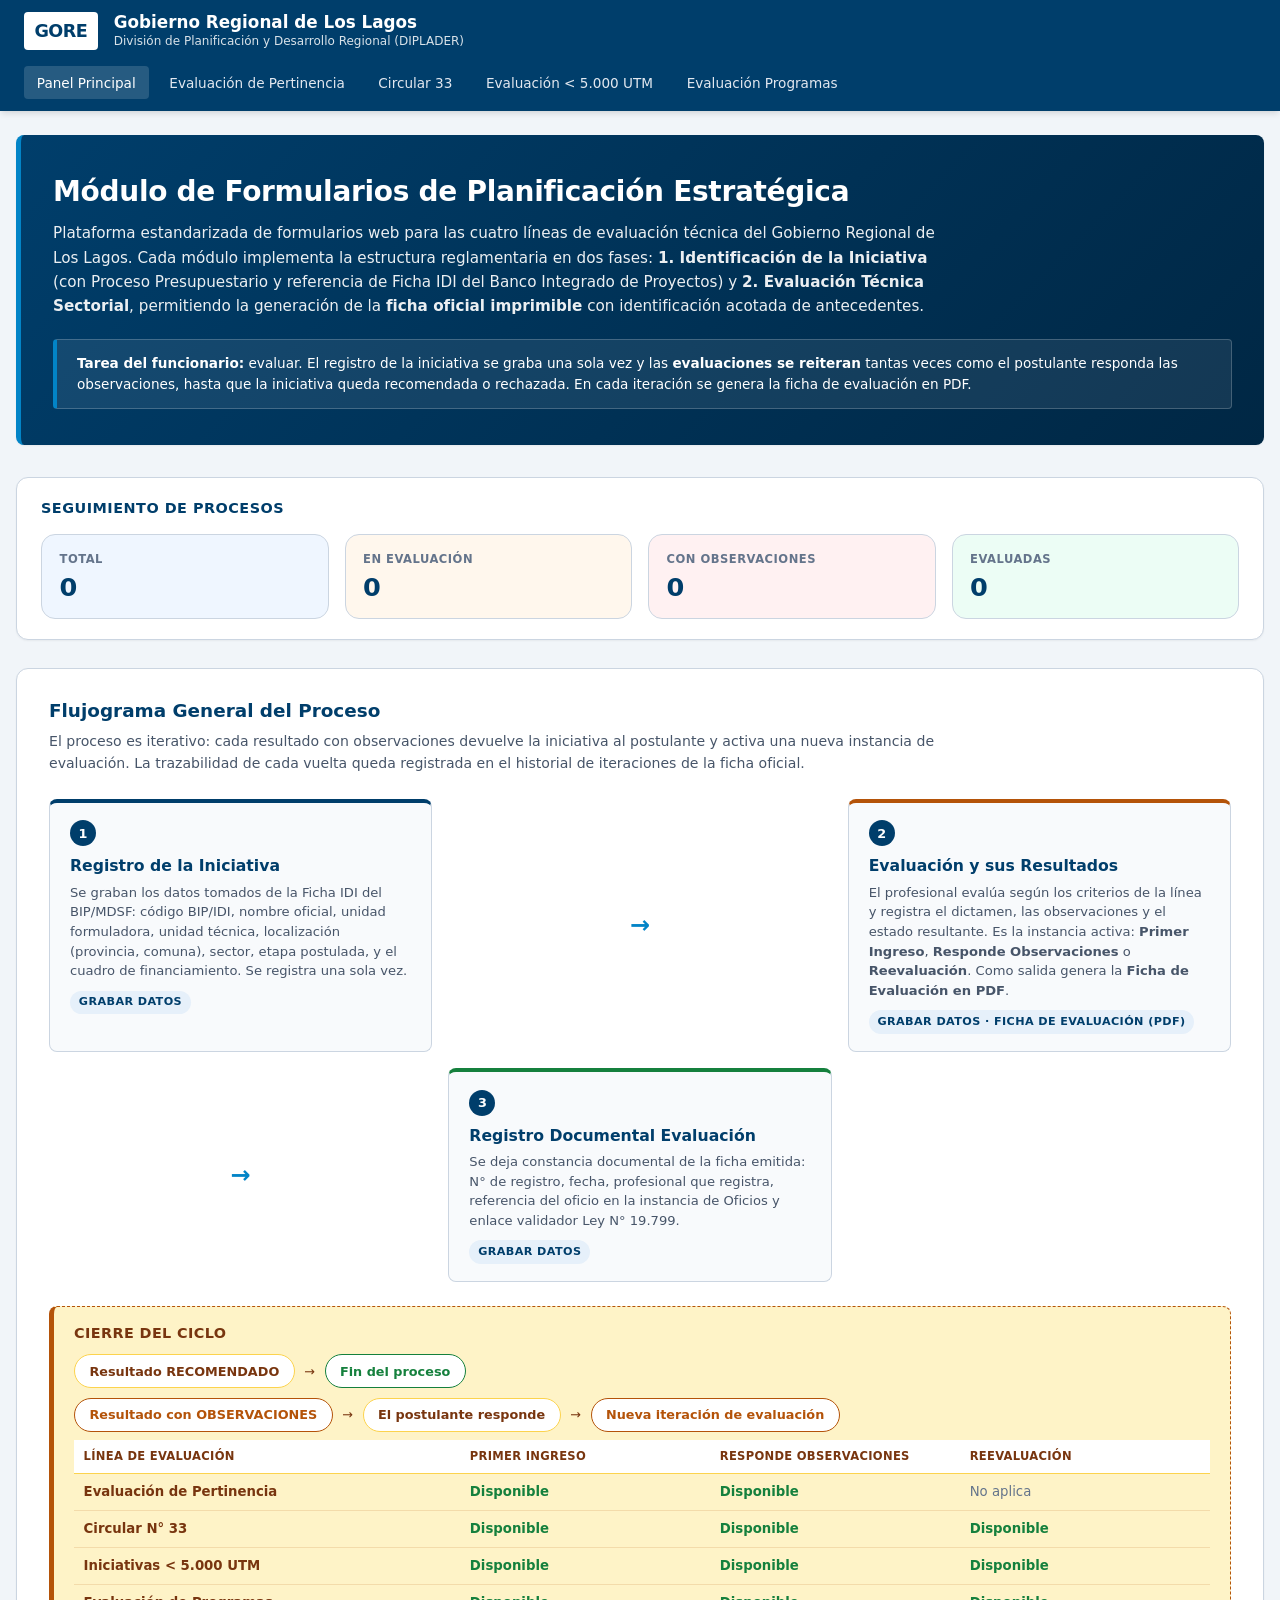
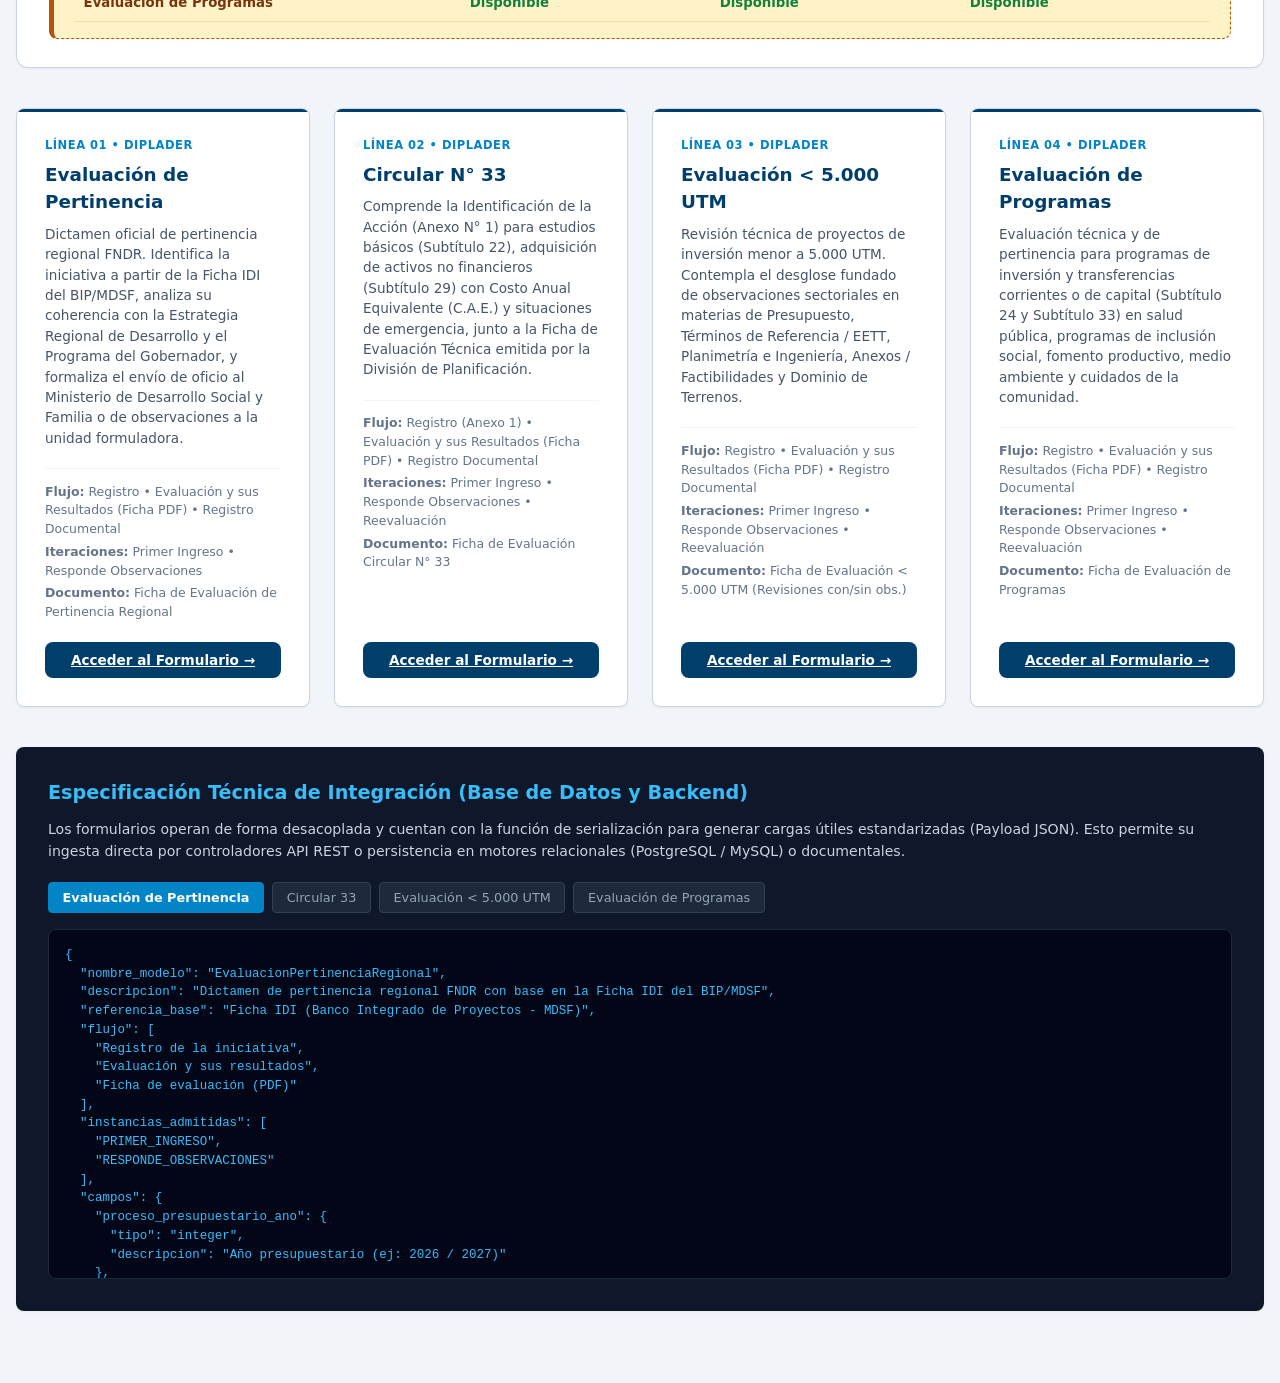
==== index.html @ 78fb7547 "primer commit" ====
﻿<!DOCTYPE html>
<html lang="es">
<head>
  <meta charset="UTF-8">
  <meta name="viewport" content="width=device-width, initial-scale=1.0">
  <title>Sistema de Formularios y Procesos - Planificación Estratégica | GORE Los Lagos</title>
  <link rel="stylesheet" href="css/styles.css">
  <style>
    .portal-hero {
      background: linear-gradient(135deg, #003e6b 0%, #002744 100%);
      color: #ffffff;
      border-radius: var(--radius-md);
      padding: 2.25rem 2rem;
      margin-bottom: 2rem;
      box-shadow: var(--shadow-sm);
      border-left: 5px solid var(--secondary);
    }
    .portal-hero h2 {
      font-size: 1.75rem;
      font-weight: 700;
      margin-bottom: 0.5rem;
      letter-spacing: -0.3px;
    }
    .portal-hero p {
      font-size: 0.95rem;
      opacity: 0.92;
      max-width: 900px;
      line-height: 1.6;
    }

    .info-callout-portal {
      background: rgba(255, 255, 255, 0.08);
      border: 1px solid rgba(255, 255, 255, 0.2);
      border-left: 4px solid var(--secondary);
      padding: 0.85rem 1.25rem;
      border-radius: var(--radius-sm);
      margin-top: 1.25rem;
      font-size: 0.85rem;
    }

    .status-dashboard-panel {
      background: var(--bg-card);
      border: 1px solid var(--border-color);
      border-radius: var(--radius-lg);
      padding: 1.25rem 1.5rem;
      margin-bottom: 1.75rem;
      box-shadow: var(--shadow-sm);
    }
    .status-dashboard-header {
      font-size: 0.9rem;
      font-weight: 700;
      color: var(--primary);
      text-transform: uppercase;
      letter-spacing: 0.5px;
      margin-bottom: 0.9rem;
    }
    .status-dashboard-grid {
      display: grid;
      grid-template-columns: repeat(auto-fit, minmax(180px, 1fr));
      gap: 1rem;
    }
    .status-card {
      border-radius: 14px;
      border: 1px solid var(--border-color);
      padding: 1rem 1.1rem;
      background: #f8fafc;
      display: flex;
      flex-direction: column;
      gap: 0.35rem;
    }
    .status-card strong {
      font-size: 1.6rem;
      line-height: 1.1;
      color: var(--primary);
    }
    .status-label {
      font-size: 0.72rem;
      text-transform: uppercase;
      letter-spacing: 0.5px;
      font-weight: 700;
      color: var(--text-subtle);
    }
    .status-card-info { background: #eff6ff; }
    .status-card-warning { background: #fff7ed; }
    .status-card-alert { background: #fff1f2; }
    .status-card-success { background: #ecfdf5; }

    .process-cards-grid {
      display: grid;
      grid-template-columns: repeat(auto-fit, minmax(280px, 1fr));
      gap: 1.5rem;
      margin-bottom: 2.5rem;
    }

    .process-card {
      background: var(--bg-card);
      border: 1px solid var(--border-color);
      border-radius: var(--radius-md);
      padding: 1.75rem;
      box-shadow: var(--shadow-sm);
      display: flex;
      flex-direction: column;
      justify-content: space-between;
      transition: all 0.2s ease;
      position: relative;
      overflow: hidden;
    }
    .process-card:hover {
      box-shadow: var(--shadow-md);
      border-color: var(--secondary);
    }
    .process-card::before {
      content: '';
      position: absolute;
      top: 0;
      left: 0;
      right: 0;
      height: 3px;
      background: var(--primary);
    }
    .card-code {
      font-size: 0.72rem;
      font-weight: 700;
      text-transform: uppercase;
      letter-spacing: 0.5px;
      color: var(--secondary);
      margin-bottom: 0.4rem;
    }
    .card-title {
      font-size: 1.15rem;
      font-weight: 700;
      color: var(--primary);
      margin-bottom: 0.5rem;
    }
    .card-desc {
      font-size: 0.85rem;
      color: var(--text-muted);
      line-height: 1.5;
      margin-bottom: 1.25rem;
      flex-grow: 1;
    }
    .card-meta {
      border-top: 1px solid #f1f5f9;
      padding-top: 0.85rem;
      margin-bottom: 1.25rem;
      font-size: 0.78rem;
      color: var(--text-subtle);
      display: flex;
      flex-direction: column;
      gap: 0.25rem;
    }

    .tech-guide-box {
      background: #0f172a;
      color: #f8fafc;
      border-radius: var(--radius-md);
      padding: 2rem;
      box-shadow: var(--shadow-sm);
    }
    .tech-guide-box h3 {
      color: #38bdf8;
      font-size: 1.2rem;
      margin-bottom: 0.75rem;
      font-weight: 700;
    }
    .schema-tabs {
      display: flex;
      gap: 0.5rem;
      margin-bottom: 1rem;
      flex-wrap: wrap;
    }
    .schema-tab-btn {
      background: #1e293b;
      color: #94a3b8;
      border: 1px solid #334155;
      padding: 0.45rem 0.85rem;
      border-radius: var(--radius-sm);
      font-size: 0.8rem;
      cursor: pointer;
      font-family: inherit;
    }
    .schema-tab-btn.active {
      background: #0284c7;
      color: #ffffff;
      border-color: #0284c7;
      font-weight: 600;
    }

    /* ------------------------------------------------------------------ */
    /* Flujograma General del Proceso de Evaluación                        */
    /* ------------------------------------------------------------------ */
    .flow-panel {
      background: var(--bg-card);
      border: 1px solid var(--border-color);
      border-radius: var(--radius-lg);
      padding: 1.75rem 2rem;
      margin-bottom: 2.5rem;
      box-shadow: var(--shadow-sm);
    }

    .flow-panel h3 {
      font-size: 1.15rem;
      color: var(--primary);
      font-weight: 700;
      margin-bottom: 0.35rem;
    }

    .flow-panel > p {
      font-size: 0.88rem;
      color: var(--text-muted);
      max-width: 950px;
      margin-bottom: 1.5rem;
      line-height: 1.6;
    }

    .flow-track {
      display: grid;
      grid-template-columns: repeat(3, 1fr);
      gap: 1rem;
      align-items: stretch;
    }

    @media (max-width: 900px) {
      .flow-track { grid-template-columns: 1fr; }
    }

    .flow-node {
      position: relative;
      background: #f8fafc;
      border: 1px solid var(--border-color);
      border-top: 4px solid var(--secondary);
      border-radius: var(--radius-md);
      padding: 1.1rem 1.25rem;
    }

    .flow-node.flow-registro { border-top-color: var(--primary); }
    .flow-node.flow-evaluacion { border-top-color: var(--warning); }
    .flow-node.flow-salida { border-top-color: var(--success); }

    .flow-node .flow-step {
      display: inline-flex;
      align-items: center;
      justify-content: center;
      width: 26px;
      height: 26px;
      border-radius: 50%;
      background: var(--primary);
      color: #ffffff;
      font-weight: 700;
      font-size: 0.8rem;
      margin-bottom: 0.5rem;
    }

    .flow-node h4 {
      font-size: 0.98rem;
      color: var(--primary);
      font-weight: 700;
      margin-bottom: 0.3rem;
    }

    .flow-node p {
      font-size: 0.82rem;
      color: var(--text-muted);
      line-height: 1.5;
    }

    .flow-node .flow-tag {
      display: inline-block;
      margin-top: 0.6rem;
      background: var(--primary-light);
      color: var(--primary);
      font-size: 0.7rem;
      font-weight: 700;
      text-transform: uppercase;
      letter-spacing: 0.4px;
      padding: 0.2rem 0.55rem;
      border-radius: 9999px;
    }

    .flow-arrow {
      display: flex;
      align-items: center;
      justify-content: center;
      font-size: 1.5rem;
      color: var(--border-focus);
      font-weight: 700;
    }

    @media (max-width: 900px) {
      .flow-arrow { transform: rotate(90deg); padding: 0.25rem 0; }
    }

    .flow-loop {
      margin-top: 1.5rem;
      border: 1px dashed var(--warning);
      border-left: 5px solid var(--warning);
      background: var(--warning-light);
      border-radius: var(--radius-md);
      padding: 1rem 1.25rem;
    }

    .flow-loop h4 {
      font-size: 0.9rem;
      color: #78350f;
      font-weight: 700;
      margin-bottom: 0.6rem;
      text-transform: uppercase;
      letter-spacing: 0.4px;
    }

    .flow-loop-track {
      display: flex;
      align-items: center;
      gap: 0.6rem;
      flex-wrap: wrap;
    }

    .flow-chip {
      background: #ffffff;
      border: 1px solid #fcd34d;
      border-radius: 20px;
      padding: 0.4rem 0.9rem;
      font-size: 0.8rem;
      font-weight: 700;
      color: #78350f;
    }

    .flow-chip.chip-observado { border-color: var(--warning); color: var(--warning); }
    .flow-chip.chip-final { border-color: var(--success); color: var(--success); }
    .flow-loop-note { font-size: 0.8rem; color: #78350f; }

    .flow-matrix {
      width: 100%;
      border-collapse: collapse;
      margin-top: 0.5rem;
      font-size: 0.83rem;
    }

    .flow-matrix th {
      text-align: left;
      background: #ffffff;
      color: #78350f;
      font-size: 0.72rem;
      text-transform: uppercase;
      letter-spacing: 0.3px;
      padding: 0.5rem 0.6rem;
      border-bottom: 1px solid #fcd34d;
    }

    .flow-matrix td {
      padding: 0.5rem 0.6rem;
      border-bottom: 1px solid rgba(180, 83, 9, 0.15);
      color: #78350f;
      font-weight: 600;
    }

    .flow-matrix td.yes { color: var(--success); }
    .flow-matrix td.no { color: var(--text-subtle); font-weight: 500; }
  </style>
</head>
<body>

  <!-- Barra Superior -->
  <header class="top-nav">
    <div class="top-nav-inner">
      <a href="index.html" class="brand-wrapper">
        <span class="brand-logo-badge">GORE</span>
        <div class="brand-info">
          <h1>Gobierno Regional de Los Lagos</h1>
          <p>División de Planificación y Desarrollo Regional (DIPLADER)</p>
        </div>
      </a>
      <nav class="nav-links">
        <a href="index.html" class="nav-link active">Panel Principal</a>
        <a href="pertinencia.html" class="nav-link">Evaluación de Pertinencia</a>
        <a href="circular-33.html" class="nav-link">Circular 33</a>
        <a href="evaluacion-5000-utm.html" class="nav-link">Evaluación &lt; 5.000 UTM</a>
        <a href="evaluacion-programas.html" class="nav-link">Evaluación Programas</a>
      </nav>
    </div>
  </header>

  <main class="main-container">
    
    <!-- Hero / Bienvenida -->
    <div class="portal-hero">
      <h2>Módulo de Formularios de Planificación Estratégica</h2>
      <p>
        Plataforma estandarizada de formularios web para las cuatro líneas de evaluación técnica del Gobierno Regional de Los Lagos.
        Cada módulo implementa la estructura reglamentaria en dos fases: <strong>1. Identificación de la Iniciativa</strong> (con Proceso Presupuestario y referencia de Ficha IDI del Banco Integrado de Proyectos) y <strong>2. Evaluación Técnica Sectorial</strong>, permitiendo la generación de la <strong>ficha oficial imprimible</strong> con identificación acotada de antecedentes.
      </p>
      <div class="info-callout-portal">
        <strong>Tarea del funcionario:</strong> evaluar. El registro de la iniciativa se graba una sola vez y las
        <strong>evaluaciones se reiteran</strong> tantas veces como el postulante responda las observaciones,
        hasta que la iniciativa queda recomendada o rechazada. En cada iteración se genera la ficha de evaluación en PDF.
      </div>
    </div>

    <div class="status-dashboard-panel">
      <div class="status-dashboard-header">Seguimiento de procesos</div>
      <div id="dashboardProcesos"></div>
    </div>

    <!-- Flujograma General del Proceso -->
    <div class="flow-panel">
      <h3>Flujograma General del Proceso</h3>
      <p>
        El proceso es iterativo: cada resultado con observaciones devuelve la iniciativa al postulante y activa una
        nueva instancia de evaluación. La trazabilidad de cada vuelta queda registrada en el historial de iteraciones
        de la ficha oficial.
      </p>

      <div class="flow-track">
        <div class="flow-node flow-registro">
          <span class="flow-step">1</span>
          <h4>Registro de la Iniciativa</h4>
          <p>
            Se graban los datos tomados de la Ficha IDI del BIP/MDSF: código BIP/IDI, nombre oficial,
            unidad formuladora, unidad técnica, localización (provincia, comuna), sector, etapa postulada,
            y el cuadro de financiamiento. Se registra una sola vez.
          </p>
          <span class="flow-tag">Grabar datos</span>
        </div>

        <div class="flow-arrow">&rarr;</div>

        <div class="flow-node flow-evaluacion">
          <span class="flow-step">2</span>
          <h4>Evaluación y sus Resultados</h4>
          <p>
            El profesional evalúa según los criterios de la línea y registra el dictamen, las observaciones y el estado
            resultante. Es la instancia activa: <strong>Primer Ingreso</strong>, <strong>Responde Observaciones</strong>
            o <strong>Reevaluación</strong>. Como salida genera la <strong>Ficha de Evaluación en PDF</strong>.
          </p>
          <span class="flow-tag">Grabar datos &middot; Ficha de Evaluación (PDF)</span>
        </div>

        <div class="flow-arrow">&rarr;</div>

        <div class="flow-node flow-salida">
          <span class="flow-step">3</span>
          <h4>Registro Documental Evaluación</h4>
          <p>
            Se deja constancia documental de la ficha emitida: N° de registro, fecha, profesional que registra,
            referencia del oficio en la instancia de Oficios y enlace validador Ley N° 19.799.
          </p>
          <span class="flow-tag">Grabar datos</span>
        </div>
      </div>

      <div class="flow-loop">
        <h4>Cierre del Ciclo</h4>
        <div class="flow-loop-track">
          <span class="flow-chip">Resultado RECOMENDADO</span>
          <span class="flow-loop-note">&rarr;</span>
          <span class="flow-chip chip-final">Fin del proceso</span>
        </div>
        <div class="flow-loop-track" style="margin-top: 0.6rem;">
          <span class="flow-chip chip-observado">Resultado con OBSERVACIONES</span>
          <span class="flow-loop-note">&rarr;</span>
          <span class="flow-chip">El postulante responde</span>
          <span class="flow-loop-note">&rarr;</span>
          <span class="flow-chip chip-observado">Nueva iteración de evaluación</span>
        </div>

        <table class="flow-matrix">
          <thead>
            <tr>
              <th style="width: 34%;">Línea de evaluación</th>
              <th style="width: 22%;">Primer Ingreso</th>
              <th style="width: 22%;">Responde Observaciones</th>
              <th style="width: 22%;">Reevaluación</th>
            </tr>
          </thead>
          <tbody>
            <tr>
              <td>Evaluación de Pertinencia</td>
              <td class="yes">Disponible</td>
              <td class="yes">Disponible</td>
              <td class="no">No aplica</td>
            </tr>
            <tr>
              <td>Circular N° 33</td>
              <td class="yes">Disponible</td>
              <td class="yes">Disponible</td>
              <td class="yes">Disponible</td>
            </tr>
            <tr>
              <td>Iniciativas &lt; 5.000 UTM</td>
              <td class="yes">Disponible</td>
              <td class="yes">Disponible</td>
              <td class="yes">Disponible</td>
            </tr>
            <tr>
              <td>Evaluación de Programas</td>
              <td class="yes">Disponible</td>
              <td class="yes">Disponible</td>
              <td class="yes">Disponible</td>
            </tr>
          </tbody>
        </table>
      </div>
    </div>

    <!-- Tarjetas de Procesos -->
    <div class="process-cards-grid">

      <!-- Tarjeta 1: Pertinencia -->
      <div class="process-card">
        <div>
          <div class="card-code">Línea 01 &bull; DIPLADER</div>
          <h3 class="card-title">Evaluación de Pertinencia</h3>
          <p class="card-desc">
            Dictamen oficial de pertinencia regional FNDR. Identifica la iniciativa a partir de la Ficha IDI del BIP/MDSF, analiza su coherencia con la Estrategia Regional de Desarrollo y el Programa del Gobernador, y formaliza el envío de oficio al Ministerio de Desarrollo Social y Familia o de observaciones a la unidad formuladora.
          </p>
          <div class="card-meta">
            <span><strong>Flujo:</strong> Registro &bull; Evaluación y sus Resultados (Ficha PDF) &bull; Registro Documental</span>
            <span><strong>Iteraciones:</strong> Primer Ingreso &bull; Responde Observaciones</span>
            <span><strong>Documento:</strong> Ficha de Evaluación de Pertinencia Regional</span>
          </div>
        </div>
        <a href="pertinencia.html" class="btn btn-primary" style="width: 100%;">Acceder al Formulario &rarr;</a>
      </div>

      <!-- Tarjeta 2: Circular 33 -->
      <div class="process-card">
        <div>
          <div class="card-code">Línea 02 &bull; DIPLADER</div>
          <h3 class="card-title">Circular N° 33</h3>
          <p class="card-desc">
            Comprende la Identificación de la Acción (Anexo N° 1) para estudios básicos (Subtítulo 22), adquisición de activos no financieros (Subtítulo 29) con Costo Anual Equivalente (C.A.E.) y situaciones de emergencia, junto a la Ficha de Evaluación Técnica emitida por la División de Planificación.
          </p>
          <div class="card-meta">
            <span><strong>Flujo:</strong> Registro (Anexo 1) &bull; Evaluación y sus Resultados (Ficha PDF) &bull; Registro Documental</span>
            <span><strong>Iteraciones:</strong> Primer Ingreso &bull; Responde Observaciones &bull; Reevaluación</span>
            <span><strong>Documento:</strong> Ficha de Evaluación Circular N° 33</span>
          </div>
        </div>
        <a href="circular-33.html" class="btn btn-primary" style="width: 100%;">Acceder al Formulario &rarr;</a>
      </div>

      <!-- Tarjeta 3: Menores a 5.000 UTM -->
      <div class="process-card">
        <div>
          <div class="card-code">Línea 03 &bull; DIPLADER</div>
          <h3 class="card-title">Evaluación &lt; 5.000 UTM</h3>
          <p class="card-desc">
            Revisión técnica de proyectos de inversión menor a 5.000 UTM. Contempla el desglose fundado de observaciones sectoriales en materias de Presupuesto, Términos de Referencia / EETT, Planimetría e Ingeniería, Anexos / Factibilidades y Dominio de Terrenos.
          </p>
          <div class="card-meta">
            <span><strong>Flujo:</strong> Registro &bull; Evaluación y sus Resultados (Ficha PDF) &bull; Registro Documental</span>
            <span><strong>Iteraciones:</strong> Primer Ingreso &bull; Responde Observaciones &bull; Reevaluación</span>
            <span><strong>Documento:</strong> Ficha de Evaluación &lt; 5.000 UTM (Revisiones con/sin obs.)</span>
          </div>
        </div>
        <a href="evaluacion-5000-utm.html" class="btn btn-primary" style="width: 100%;">Acceder al Formulario &rarr;</a>
      </div>

      <!-- Tarjeta 4: Programas -->
      <div class="process-card">
        <div>
          <div class="card-code">Línea 04 &bull; DIPLADER</div>
          <h3 class="card-title">Evaluación de Programas</h3>
          <p class="card-desc">
            Evaluación técnica y de pertinencia para programas de inversión y transferencias corrientes o de capital (Subtítulo 24 y Subtítulo 33) en salud pública, programas de inclusión social, fomento productivo, medio ambiente y cuidados de la comunidad.
          </p>
          <div class="card-meta">
            <span><strong>Flujo:</strong> Registro &bull; Evaluación y sus Resultados (Ficha PDF) &bull; Registro Documental</span>
            <span><strong>Iteraciones:</strong> Primer Ingreso &bull; Responde Observaciones &bull; Reevaluación</span>
            <span><strong>Documento:</strong> Ficha de Evaluación de Programas</span>
          </div>
        </div>
        <a href="evaluacion-programas.html" class="btn btn-primary" style="width: 100%;">Acceder al Formulario &rarr;</a>
      </div>

    </div>

    <!-- Guía Técnica para el Equipo de Backend y Base de Datos -->
    <div class="tech-guide-box">
      <h3>Especificación Técnica de Integración (Base de Datos y Backend)</h3>
      <p style="color: #cbd5e1; font-size: 0.88rem; margin-bottom: 1.25rem; line-height: 1.5;">
        Los formularios operan de forma desacoplada y cuentan con la función de serialización para generar cargas útiles estandarizadas (Payload JSON). Esto permite su ingesta directa por controladores API REST o persistencia en motores relacionales (PostgreSQL / MySQL) o documentales.
      </p>

      <div class="schema-tabs">
        <button type="button" class="schema-tab-btn active" onclick="mostrarEsquema('pertinencia', this)">Evaluación de Pertinencia</button>
        <button type="button" class="schema-tab-btn" onclick="mostrarEsquema('circular33', this)">Circular 33</button>
        <button type="button" class="schema-tab-btn" onclick="mostrarEsquema('evaluacion5000Utm', this)">Evaluación &lt; 5.000 UTM</button>
        <button type="button" class="schema-tab-btn" onclick="mostrarEsquema('evaluacionProgramas', this)">Evaluación de Programas</button>
      </div>

      <pre id="schemaCodeViewer" class="json-viewer" style="background:#020617; border: 1px solid #1e293b; max-height: 350px;"></pre>
    </div>

  </main>

  <script src="js/schemas.js"></script>
  <script src="js/app.js"></script>
  <script>
    function mostrarEsquema(modeloKey, btn) {
      document.querySelectorAll('.schema-tab-btn').forEach(b => b.classList.remove('active'));
      btn.classList.add('active');
      const schema = window.AppSchemas[modeloKey];
      document.getElementById('schemaCodeViewer').textContent = JSON.stringify(schema, null, 2);
    }

    document.addEventListener('DOMContentLoaded', () => {
      document.getElementById('schemaCodeViewer').textContent = JSON.stringify(window.AppSchemas.pertinencia, null, 2);
    });
  </script>
</body>
</html>
---- css/styles.css ----
/* ==========================================================================
   FORMULARIOS DE PROCESOS - PLANIFICACIÓN ESTRATÉGICA (GORE LOS LAGOS)
   Estilos Corporativos e Interfaz de Formularios HTML5
   ========================================================================== */

:root {
  --primary: #003e6b;
  --primary-hover: #002d4f;
  --primary-light: #e6f0fa;
  --secondary: #0284c7;
  --accent: #0284c7;
  --success: #15803d;
  --success-light: #dcfce7;
  --warning: #b45309;
  --warning-light: #fef3c7;
  --danger: #b91c1c;
  --danger-light: #fee2e2;
  --info: #0369a1;
  --info-light: #e0f2fe;

  --bg-page: #f1f5f9;
  --bg-card: #ffffff;
  --bg-input: #ffffff;
  --border-color: #cbd5e1;
  --border-focus: #0284c7;

  --text-main: #0f172a;
  --text-muted: #475569;
  --text-subtle: #64748b;

  --font-sans: 'Segoe UI', system-ui, -apple-system, BlinkMacSystemFont, Roboto, sans-serif;
  --font-mono: 'Consolas', 'Courier New', monospace;

  --radius-sm: 4px;
  --radius-md: 8px;
  --radius-lg: 12px;
  --shadow-sm: 0 1px 2px 0 rgba(0, 0, 0, 0.05);
  --shadow-md: 0 4px 6px -1px rgba(0, 0, 0, 0.1), 0 2px 4px -2px rgba(0, 0, 0, 0.05);
  --shadow-lg: 0 10px 15px -3px rgba(0, 0, 0, 0.1), 0 4px 6px -4px rgba(0, 0, 0, 0.05);
}

/* ------------------------------------------------------------------ */
/* Selector de Instancia de Evaluación                                  */
/* ------------------------------------------------------------------ */
.instancia-selector {
  background: #f0f9ff;
  border: 1px solid #bae6fd;
  border-left: 5px solid var(--secondary);
  border-radius: var(--radius-md);
  padding: 0.9rem 1.25rem;
  margin-bottom: 1rem;
  display: flex;
  align-items: center;
  gap: 1.25rem;
  flex-wrap: wrap;
  box-shadow: var(--shadow-sm);
}

.instancia-selector-label {
  font-size: 0.82rem;
  font-weight: 700;
  color: var(--primary);
  text-transform: uppercase;
  letter-spacing: 0.4px;
  white-space: nowrap;
}

.instancia-options {
  display: flex;
  gap: 0.5rem;
  flex-wrap: wrap;
}

.instancia-option {
  display: flex;
  align-items: center;
  gap: 0.4rem;
  padding: 0.45rem 1rem;
  border: 1.5px solid #cbd5e1;
  border-radius: 20px;
  cursor: pointer;
  font-size: 0.82rem;
  font-weight: 500;
  color: var(--text-muted);
  background: #ffffff;
  transition: all 0.2s ease;
  user-select: none;
}

.instancia-option:has(input:checked) {
  background: var(--primary);
  color: #ffffff;
  border-color: var(--primary);
  font-weight: 700;
  box-shadow: 0 2px 6px rgba(0,62,107,0.25);
}

.instancia-option input[type="radio"] {
  display: none;
}

/* Descripción de la instancia activa y acción de avance */
.instancia-selector-help {
  font-size: 0.8rem;
  color: var(--text-muted);
  padding: 0.3rem 0.65rem;
  background: #ffffff;
  border: 1px dashed #bae6fd;
  border-radius: var(--radius-sm);
}

.instancia-selector-help strong {
  color: var(--primary);
}

.instancia-next-btn {
  margin-left: auto;
}

/* Bloques propios de una iteración (respuesta / reevaluación) */
.bloque-iteracion {
  border-left: 5px solid var(--warning);
}

.bloque-iteracion .section-header h3 {
  color: var(--warning);
}

/* Etiqueta de instancia en la ficha imprimible */
.instancia-print-tag {
  display: inline-block;
  background: #0f2942;
  color: #ffffff;
  font-size: 0.72rem;
  font-weight: 700;
  text-transform: uppercase;
  letter-spacing: 0.5px;
  padding: 0.2rem 0.75rem;
  border-radius: 20px;
  margin-top: 0.4rem;
}

.instancia-print-tag.iteracion-tag {
  background: var(--secondary);
  margin-left: 0.35rem;
}

/* Fila de la iteración en curso dentro del historial impreso */
.fila-iteracion-actual td {
  background-color: #e0f2fe;
  font-weight: 700;
  color: #0f2942;
}

/* Pestañas de Proceso (1. Identificación | 2. Evaluación) */
.process-step-tabs {
  display: flex;
  gap: 0.5rem;
  margin-bottom: 1.5rem;
  background: var(--bg-card);
  padding: 0.5rem;
  border-radius: var(--radius-md);
  border: 1px solid var(--border-color);
  box-shadow: var(--shadow-sm);
}

.step-tab-btn {
  flex: 1;
  display: flex;
  align-items: center;
  justify-content: center;
  gap: 0.6rem;
  padding: 0.75rem 1rem;
  background: transparent;
  border: 1px solid transparent;
  border-radius: var(--radius-md);
  color: var(--text-muted);
  font-weight: 600;
  font-size: 0.9rem;
  cursor: pointer;
  transition: all 0.2s ease;
}

.step-tab-btn:hover {
  background: #f8fafc;
  color: var(--primary);
}

.step-tab-btn.active {
  background: var(--primary);
  color: #ffffff;
  border-color: var(--primary);
}

.step-tab-number {
  display: inline-flex;
  align-items: center;
  justify-content: center;
  width: 22px;
  height: 22px;
  border-radius: 50%;
  background: rgba(0,0,0,0.08);
  font-size: 0.75rem;
  font-weight: 700;
}

.step-tab-btn.active .step-tab-number {
  background: rgba(255,255,255,0.25);
  color: #ffffff;
}

/* Ficha Oficial Imprimible (GORE Los Lagos) */
.official-sheet {
  background: #ffffff;
  color: #111827;
  padding: 2rem;
  border-radius: var(--radius-md);
  border: 1px solid var(--border-color);
  margin-bottom: 2rem;
  box-shadow: var(--shadow-md);
  font-size: 0.85rem;
  line-height: 1.4;
}

.official-header {
  border-bottom: 2px solid #0f2942;
  padding-bottom: 0.75rem;
  margin-bottom: 1.25rem;
  text-align: center;
}

.official-header .org-name {
  font-size: 0.82rem;
  text-transform: uppercase;
  letter-spacing: 0.5px;
  font-weight: 700;
  color: #475569;
}

.official-header .sheet-main-title {
  font-size: 1.25rem;
  font-weight: 800;
  color: #0f2942;
  margin: 0.25rem 0;
  letter-spacing: -0.3px;
}

.official-header .budget-process-tag {
  font-size: 0.95rem;
  font-weight: 700;
  color: #0284c7;
}

.sheet-section-title {
  background: #f1f5f9;
  color: #0f2942;
  font-weight: 700;
  font-size: 0.82rem;
  text-transform: uppercase;
  padding: 0.35rem 0.6rem;
  border-left: 4px solid #0f2942;
  margin: 1rem 0 0.5rem;
  letter-spacing: 0.3px;
}

.sheet-summary-grid {
  display: grid;
  grid-template-columns: repeat(12, 1fr);
  border: 1px solid #cbd5e1;
  border-radius: var(--radius-sm);
  overflow: hidden;
  margin-bottom: 0.75rem;
}

.sheet-summary-cell {
  padding: 0.45rem 0.6rem;
  border-right: 1px solid #e2e8f0;
  border-bottom: 1px solid #e2e8f0;
  display: flex;
  flex-direction: column;
}

.sheet-summary-cell:last-child {
  border-right: none;
}

.sheet-summary-cell .label {
  font-size: 0.68rem;
  font-weight: 700;
  text-transform: uppercase;
  color: #64748b;
  margin-bottom: 0.15rem;
}

.sheet-summary-cell .val {
  font-size: 0.82rem;
  font-weight: 600;
  color: #0f172a;
}

.sheet-box-text {
  border: 1px solid #cbd5e1;
  border-radius: var(--radius-sm);
  padding: 0.6rem 0.75rem;
  font-size: 0.8rem;
  background: #ffffff;
  color: #1e293b;
  white-space: pre-wrap;
  margin-bottom: 0.75rem;
}

.sheet-signatures-box {
  display: grid;
  grid-template-columns: 1fr 1fr;
  gap: 1.5rem;
  margin-top: 2rem;
  padding-top: 1rem;
  border-top: 1px solid #cbd5e1;
}

.sheet-signature-col {
  text-align: center;
  display: flex;
  flex-direction: column;
  align-items: center;
  gap: 0.25rem;
}

.signature-line {
  width: 80%;
  height: 1px;
  background: #475569;
  margin-bottom: 0.5rem;
}

.signature-name {
  font-weight: 700;
  font-size: 0.82rem;
  color: #0f172a;
}

.signature-title {
  font-size: 0.72rem;
  color: #64748b;
}

.signature-docdigital-badge {
  font-size: 0.68rem;
  background: #f1f5f9;
  color: #0369a1;
  padding: 0.25rem 0.5rem;
  border-radius: var(--radius-sm);
  margin-top: 0.35rem;
  font-family: var(--font-mono);
}

/* Resultado del ciclo mostrado al cerrar el Registro Documental */
.cierre-ciclo-box {
  margin-top: 1rem;
  padding: 0.75rem 1rem;
  border-radius: var(--radius-md);
  background: #f8fafc;
  border: 1px solid var(--border-color);
  border-left: 5px solid var(--success);
  font-size: 0.85rem;
  color: var(--text-main);
}

/* Nota al pie de la ficha oficial: firmas y oficios se gestionan aparte */
.sheet-footer-note {
  margin-top: 1.25rem;
  padding-top: 0.6rem;
  border-top: 1px solid #cbd5e1;
  font-size: 0.68rem;
  color: #64748b;
  font-style: italic;
  text-align: center;
}

*, *::before, *::after {
  box-sizing: border-box;
  margin: 0;
  padding: 0;
}

body {
  font-family: var(--font-sans);
  background-color: var(--bg-page);
  color: var(--text-main);
  line-height: 1.5;
  font-size: 14px;
  -webkit-font-smoothing: antialiased;
}

/* Header & Barra Superior */
.top-nav {
  background: var(--primary);
  color: #ffffff;
  padding: 0.75rem 1.5rem;
  box-shadow: var(--shadow-md);
  position: sticky;
  top: 0;
  z-index: 100;
}

.top-nav-inner {
  max-width: 1280px;
  margin: 0 auto;
  display: flex;
  align-items: center;
  justify-content: space-between;
  flex-wrap: wrap;
  gap: 1rem;
}

.brand-wrapper {
  display: flex;
  align-items: center;
  gap: 1rem;
  text-decoration: none;
  color: #ffffff;
}

.brand-logo-badge {
  background: #ffffff;
  color: var(--primary);
  font-weight: 800;
  font-size: 1.1rem;
  padding: 0.35rem 0.65rem;
  border-radius: var(--radius-sm);
  letter-spacing: -0.5px;
}

.brand-info h1 {
  font-size: 1.05rem;
  font-weight: 700;
  line-height: 1.2;
}

.brand-info p {
  font-size: 0.75rem;
  opacity: 0.85;
}

.nav-links {
  display: flex;
  align-items: center;
  gap: 0.5rem;
  flex-wrap: wrap;
}

.nav-link {
  color: #e2e8f0;
  text-decoration: none;
  padding: 0.4rem 0.8rem;
  border-radius: var(--radius-sm);
  font-size: 0.85rem;
  font-weight: 500;
  transition: all 0.2s ease;
}

.nav-link:hover, .nav-link.active {
  background: rgba(255, 255, 255, 0.15);
  color: #ffffff;
}

/* Contenedor Principal */
.main-container {
  max-width: 1280px;
  margin: 1.5rem auto;
  padding: 0 1rem 3rem;
}

/* Banner de Cabecera del Formulario */
.form-header-card {
  background: linear-gradient(180deg, #ffffff 0%, #f8fbff 100%);
  border: 1px solid rgba(148, 163, 184, 0.45);
  border-radius: 16px;
  padding: 1.75rem 2rem;
  margin-bottom: 1.5rem;
  box-shadow: 0 8px 24px rgba(15, 23, 42, 0.06);
  border-top: 5px solid var(--secondary);
  display: flex;
  justify-content: space-between;
  align-items: flex-start;
  flex-wrap: wrap;
  gap: 1rem;
}

.form-header-title {
  flex: 1;
  min-width: 280px;
}

.form-category-pill {
  display: inline-block;
  background: var(--primary-light);
  color: var(--primary);
  font-weight: 600;
  font-size: 0.75rem;
  text-transform: uppercase;
  letter-spacing: 0.5px;
  padding: 0.25rem 0.6rem;
  border-radius: 9999px;
  margin-bottom: 0.5rem;
}

.form-header-title h2 {
  font-size: 1.5rem;
  color: var(--primary);
  font-weight: 700;
  margin-bottom: 0.25rem;
}

.form-header-title p {
  color: var(--text-muted);
  font-size: 0.9rem;
}

.form-header-actions {
  display: flex;
  align-items: center;
  gap: 0.5rem;
  flex-wrap: wrap;
}

/* Botones */
.btn {
  display: inline-flex;
  align-items: center;
  justify-content: center;
  gap: 0.4rem;
  padding: 0.55rem 1rem;
  border-radius: var(--radius-md);
  font-size: 0.85rem;
  font-weight: 600;
  cursor: pointer;
  transition: all 0.2s ease;
  border: 1px solid transparent;
  line-height: 1.2;
}

.btn-primary {
  background: var(--primary);
  color: #ffffff;
}

.btn-primary:hover {
  background: var(--primary-hover);
}

.btn-secondary {
  background: #ffffff;
  border-color: var(--border-color);
  color: var(--text-main);
}

.btn-secondary:hover {
  background: #f8fafc;
  border-color: var(--text-subtle);
}

.btn-success {
  background: var(--success);
  color: #ffffff;
}

.btn-success:hover {
  background: #166534;
}

.btn-sm {
  padding: 0.35rem 0.65rem;
  font-size: 0.78rem;
}

.btn-icon {
  width: 32px;
  height: 32px;
  padding: 0;
  border-radius: var(--radius-sm);
}

/* Secciones y Tarjetas de Formulario */
.form-section-card {
  background: linear-gradient(180deg, #ffffff 0%, #fbfdff 100%);
  border: 1px solid rgba(148, 163, 184, 0.5);
  border-radius: 18px;
  padding: 1.75rem 1.8rem;
  margin-bottom: 1.5rem;
  box-shadow: 0 10px 28px rgba(15, 23, 42, 0.04);
}

.section-header {
  border-bottom: 2px solid #edf4fb;
  padding-bottom: 0.8rem;
  margin-bottom: 1.35rem;
  display: flex;
  align-items: center;
  justify-content: space-between;
  flex-wrap: wrap;
  gap: 0.5rem;
}

.section-header h3 {
  font-size: 1.12rem;
  color: var(--primary);
  font-weight: 700;
  display: flex;
  align-items: center;
  gap: 0.5rem;
  letter-spacing: -0.01em;
}

.section-badge {
  font-size: 0.75rem;
  padding: 0.15rem 0.5rem;
  border-radius: var(--radius-sm);
  background: #f1f5f9;
  color: var(--text-muted);
  font-weight: 600;
}

/* Grillas del Formulario */
.form-grid {
  display: grid;
  grid-template-columns: repeat(12, minmax(0, 1fr));
  gap: 1.2rem 1.4rem;
  align-items: start;
}

.col-12 { grid-column: span 12; }
.col-8 { grid-column: span 8; }
.col-6 { grid-column: span 6; }
.col-4 { grid-column: span 4; }
.col-3 { grid-column: span 3; }
.col-2 { grid-column: span 2; }

@media (max-width: 1100px) {
  .col-3 { grid-column: span 6; }
  .col-2 { grid-column: span 6; }
}

@media (max-width: 900px) {
  .col-8, .col-6, .col-4, .col-3, .col-2 { grid-column: span 12; }
  .main-container {
    padding-left: 0.75rem;
    padding-right: 0.75rem;
  }
}

/* Controles de Formulario */
.form-group {
  display: flex;
  flex-direction: column;
  gap: 0.35rem;
  height: 100%;
}

.form-label {
  font-weight: 700;
  font-size: 0.8rem;
  color: var(--text-main);
  display: flex;
  align-items: center;
  justify-content: space-between;
  min-height: 2.15rem;
  line-height: 1.35;
  letter-spacing: 0.01em;
}

.form-label .required {
  color: var(--danger);
  margin-left: 2px;
}

.form-hint {
  font-size: 0.72rem;
  color: var(--text-subtle);
  font-weight: normal;
}

.form-control {
  width: 100%;
  min-height: 2.9rem;
  padding: 0.7rem 0.8rem;
  font-size: 0.85rem;
  font-family: inherit;
  color: var(--text-main);
  background: linear-gradient(180deg, #ffffff 0%, #fdfefe 100%);
  border: 1px solid rgba(148, 163, 184, 0.9);
  border-radius: 12px;
  transition: all 0.2s ease;
  box-shadow: inset 0 1px 2px rgba(15, 23, 42, 0.02);
}

.form-control:focus {
  outline: none;
  border-color: var(--border-focus);
  box-shadow: 0 0 0 3px rgba(2, 132, 199, 0.15), 0 4px 12px rgba(2, 132, 199, 0.08);
}

.costo-total-burdeo {
  border: 3px solid #800020;
}

.costo-total-burdeo:focus {
  border-color: #800020;
  box-shadow: 0 0 0 3px rgba(128, 0, 32, 0.18);
}

.form-control:disabled, .form-control[readonly] {
  background-color: #f8fafc;
  color: var(--text-muted);
  cursor: not-allowed;
}

textarea.form-control {
  resize: vertical;
  min-height: 80px;
}

select.form-control {
  cursor: pointer;
  background-image: url("data:image/svg+xml;charset=UTF-8,%3csvg xmlns='http://www.w3.org/2000/svg' viewBox='0 0 24 24' fill='none' stroke='%23475569' stroke-width='2' stroke-linecap='round' stroke-linejoin='round'%3e%3cpolyline points='6 9 12 15 18 9'%3e%3c/polyline%3e%3c/svg%3e");
  background-repeat: no-repeat;
  background-position: right 0.75rem center;
  background-size: 1em;
  padding-right: 2.2rem;
  appearance: none;
}

/* Tablas Dinámicas */
.table-responsive {
  width: 100%;
  overflow-x: auto;
  border: 1px solid var(--border-color);
  border-radius: var(--radius-md);
  margin: 0.75rem 0;
}

.data-table {
  width: 100%;
  border-collapse: collapse;
  font-size: 0.83rem;
  text-align: left;
}

.data-table th {
  background-color: #f8fafc;
  color: var(--text-muted);
  font-weight: 700;
  padding: 0.65rem 0.75rem;
  border-bottom: 2px solid var(--border-color);
  border-right: 1px solid #e2e8f0;
  text-transform: uppercase;
  font-size: 0.72rem;
  letter-spacing: 0.3px;
}

.data-table td {
  padding: 0.45rem 0.6rem;
  border-bottom: 1px solid #e2e8f0;
  border-right: 1px solid #f1f5f9;
  vertical-align: middle;
}

.data-table td .form-control {
  padding: 0.35rem 0.5rem;
  font-size: 0.8rem;
}

.data-table tr.total-row {
  background-color: #f1f5f9;
  font-weight: 700;
}

.data-table tr.total-row td {
  border-top: 2px solid var(--border-color);
  color: var(--primary);
}

.table-actions {
  display: flex;
  justify-content: flex-end;
  gap: 0.5rem;
  margin-top: 0.5rem;
}

/* Badges de Estado */
.status-badge {
  display: inline-flex;
  align-items: center;
  gap: 0.3rem;
  padding: 0.25rem 0.6rem;
  border-radius: 9999px;
  font-size: 0.75rem;
  font-weight: 700;
  text-transform: uppercase;
  letter-spacing: 0.4px;
}

.status-badge.rs, .status-badge.recomendado {
  background-color: var(--success-light);
  color: var(--success);
}

.status-badge.observado, .status-badge.ot {
  background-color: var(--warning-light);
  color: var(--warning);
}

.status-badge.rechazado, .status-badge.fi {
  background-color: var(--danger-light);
  color: var(--danger);
}

.status-badge.revision, .status-badge.info {
  background-color: var(--info-light);
  color: var(--info);
}

.status-badge.warning {
  background-color: var(--warning-light);
  color: var(--warning);
}

.status-badge.success {
  background-color: var(--success-light);
  color: var(--success);
}

.status-badge.danger {
  background-color: var(--danger-light);
  color: var(--danger);
}

/* Avisos y Notas de Orientación */
.callout {
  padding: 0.85rem 1.15rem;
  border-radius: var(--radius-md);
  margin-bottom: 1rem;
  font-size: 0.82rem;
  display: flex;
  gap: 0.75rem;
  align-items: flex-start;
  border-left: 4px solid transparent;
}

.callout-info {
  background-color: var(--info-light);
  color: #0c4a6e;
  border-left-color: var(--secondary);
}

.callout-warning {
  background-color: var(--warning-light);
  color: #78350f;
  border-left-color: var(--warning);
}

/* Footer de Acciones del Formulario */
.form-footer-bar {
  background: var(--bg-card);
  border: 1px solid var(--border-color);
  border-radius: var(--radius-lg);
  padding: 1.25rem 1.75rem;
  display: flex;
  align-items: center;
  justify-content: space-between;
  flex-wrap: wrap;
  gap: 1rem;
  box-shadow: var(--shadow-sm);
  position: sticky;
  bottom: 1rem;
  z-index: 50;
}

.form-footer-left {
  display: flex;
  align-items: center;
  gap: 0.75rem;
  font-size: 0.82rem;
  color: var(--text-muted);
}

.form-footer-right {
  display: flex;
  align-items: center;
  gap: 0.65rem;
}

/* Modal y Visor de Payload JSON */
.modal-overlay {
  display: none;
  position: fixed;
  top: 0;
  left: 0;
  right: 0;
  bottom: 0;
  background: rgba(15, 23, 42, 0.65);
  backdrop-filter: blur(4px);
  z-index: 999;
  align-items: center;
  justify-content: center;
  padding: 1rem;
}

.modal-overlay.active {
  display: flex;
}

.modal-card {
  background: var(--bg-card);
  border-radius: var(--radius-lg);
  box-shadow: var(--shadow-lg);
  width: 100%;
  max-width: 800px;
  max-height: 85vh;
  display: flex;
  flex-direction: column;
  overflow: hidden;
}

.modal-header {
  padding: 1rem 1.5rem;
  background: var(--primary);
  color: #ffffff;
  display: flex;
  align-items: center;
  justify-content: space-between;
}

.modal-header h4 {
  font-size: 1rem;
  font-weight: 700;
}

.modal-body {
  padding: 1.25rem 1.5rem;
  overflow-y: auto;
}

.json-viewer {
  background: #0f172a;
  color: #38bdf8;
  padding: 1rem;
  border-radius: var(--radius-md);
  font-family: var(--font-mono);
  font-size: 0.78rem;
  white-space: pre-wrap;
  word-break: break-all;
  max-height: 400px;
  overflow-y: auto;
}

.modal-footer {
  padding: 0.75rem 1.5rem;
  background: #f8fafc;
  border-top: 1px solid var(--border-color);
  display: flex;
  justify-content: flex-end;
  gap: 0.5rem;
}

/* Indicador de campo de sólo lectura o autocalculado */
.auto-calc {
  background-color: #f1f5f9;
  font-weight: 600;
  color: var(--primary);
}
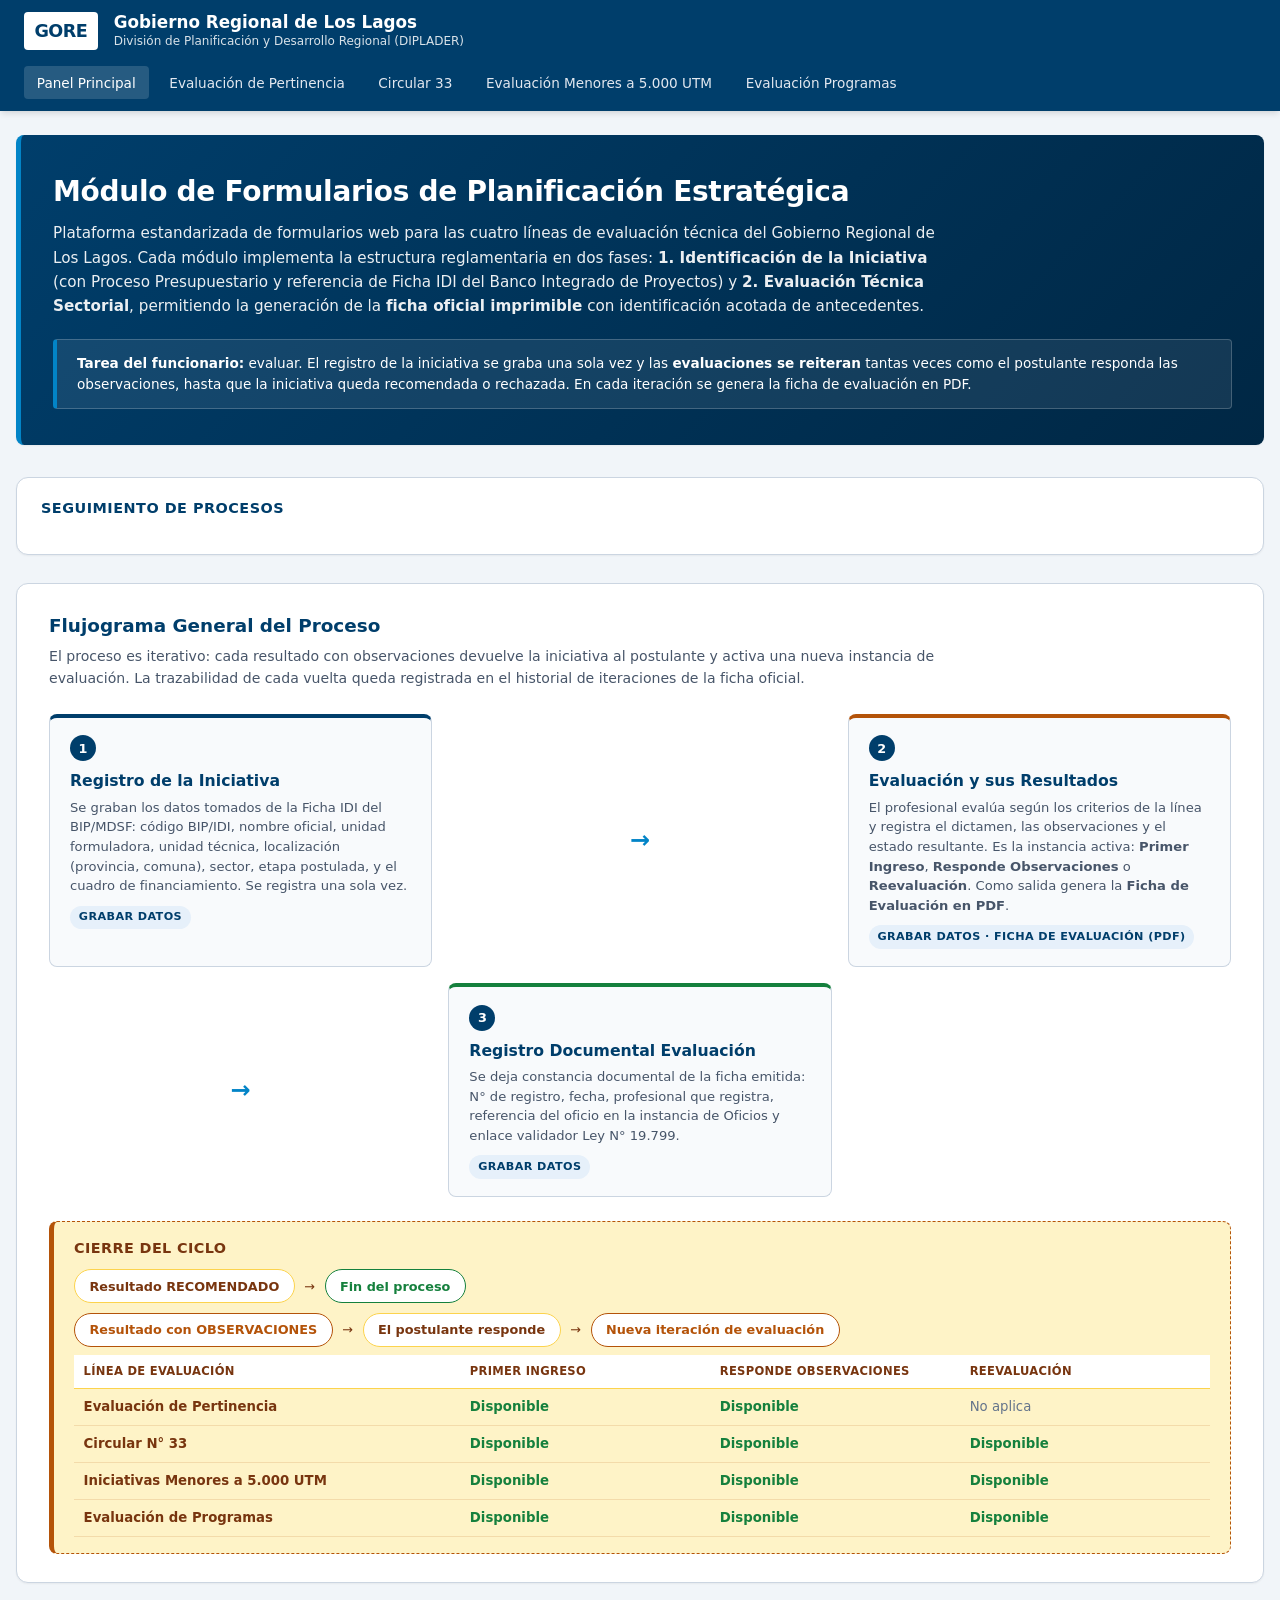
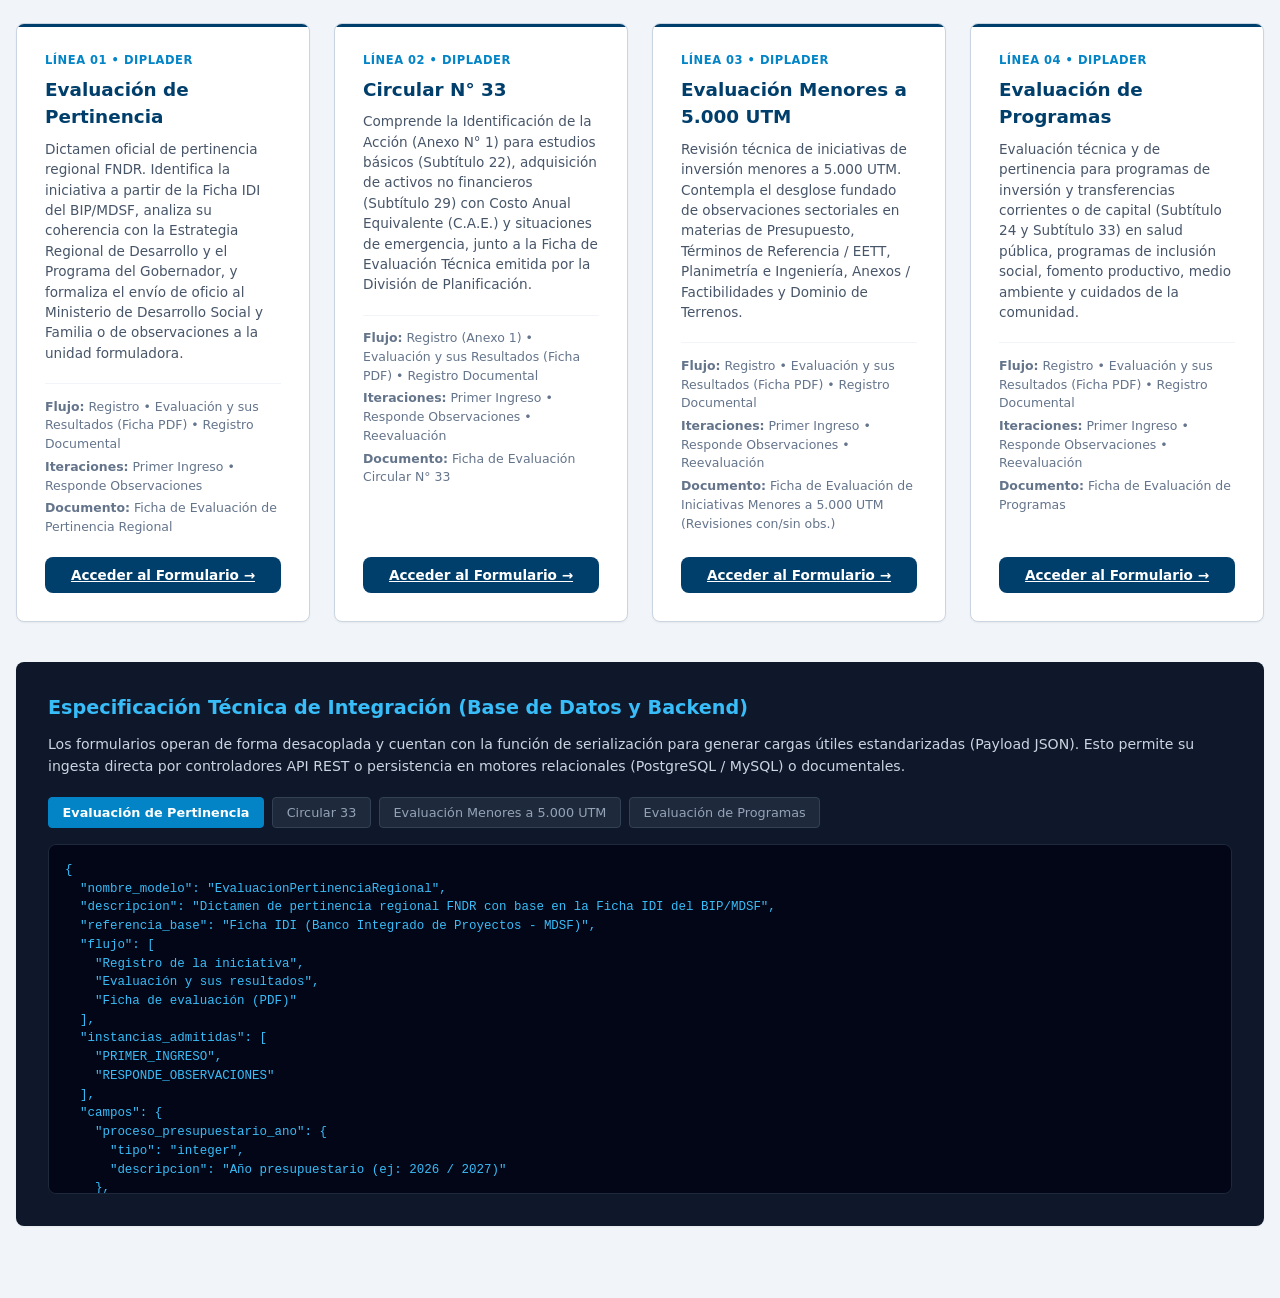
==== commit b67b4f87: "Prepare private form feedback workflow Add a structured GitHub issue template and document the curre" ====
--- a/index.html
+++ b/index.html
@@ -374,7 +374,7 @@
         <a href="index.html" class="nav-link active">Panel Principal</a>
         <a href="pertinencia.html" class="nav-link">Evaluación de Pertinencia</a>
         <a href="circular-33.html" class="nav-link">Circular 33</a>
-        <a href="evaluacion-5000-utm.html" class="nav-link">Evaluación &lt; 5.000 UTM</a>
+        <a href="evaluacion-5000-utm.html" class="nav-link">Evaluación Menores a 5.000 UTM</a>
         <a href="evaluacion-programas.html" class="nav-link">Evaluación Programas</a>
       </nav>
     </div>
@@ -486,7 +486,7 @@
               <td class="yes">Disponible</td>
             </tr>
             <tr>
-              <td>Iniciativas &lt; 5.000 UTM</td>
+              <td>Iniciativas Menores a 5.000 UTM</td>
               <td class="yes">Disponible</td>
               <td class="yes">Disponible</td>
               <td class="yes">Disponible</td>
@@ -543,14 +543,14 @@
       <div class="process-card">
         <div>
           <div class="card-code">Línea 03 &bull; DIPLADER</div>
-          <h3 class="card-title">Evaluación &lt; 5.000 UTM</h3>
+          <h3 class="card-title">Evaluación Menores a 5.000 UTM</h3>
           <p class="card-desc">
-            Revisión técnica de proyectos de inversión menor a 5.000 UTM. Contempla el desglose fundado de observaciones sectoriales en materias de Presupuesto, Términos de Referencia / EETT, Planimetría e Ingeniería, Anexos / Factibilidades y Dominio de Terrenos.
+            Revisión técnica de iniciativas de inversión menores a 5.000 UTM. Contempla el desglose fundado de observaciones sectoriales en materias de Presupuesto, Términos de Referencia / EETT, Planimetría e Ingeniería, Anexos / Factibilidades y Dominio de Terrenos.
           </p>
           <div class="card-meta">
             <span><strong>Flujo:</strong> Registro &bull; Evaluación y sus Resultados (Ficha PDF) &bull; Registro Documental</span>
             <span><strong>Iteraciones:</strong> Primer Ingreso &bull; Responde Observaciones &bull; Reevaluación</span>
-            <span><strong>Documento:</strong> Ficha de Evaluación &lt; 5.000 UTM (Revisiones con/sin obs.)</span>
+            <span><strong>Documento:</strong> Ficha de Evaluación de Iniciativas Menores a 5.000 UTM (Revisiones con/sin obs.)</span>
           </div>
         </div>
         <a href="evaluacion-5000-utm.html" class="btn btn-primary" style="width: 100%;">Acceder al Formulario &rarr;</a>
@@ -585,7 +585,7 @@
       <div class="schema-tabs">
         <button type="button" class="schema-tab-btn active" onclick="mostrarEsquema('pertinencia', this)">Evaluación de Pertinencia</button>
         <button type="button" class="schema-tab-btn" onclick="mostrarEsquema('circular33', this)">Circular 33</button>
-        <button type="button" class="schema-tab-btn" onclick="mostrarEsquema('evaluacion5000Utm', this)">Evaluación &lt; 5.000 UTM</button>
+        <button type="button" class="schema-tab-btn" onclick="mostrarEsquema('evaluacion5000Utm', this)">Evaluación Menores a 5.000 UTM</button>
         <button type="button" class="schema-tab-btn" onclick="mostrarEsquema('evaluacionProgramas', this)">Evaluación de Programas</button>
       </div>
 
--- a/css/styles.css
+++ b/css/styles.css
@@ -473,12 +473,12 @@
 
 /* Banner de Cabecera del Formulario */
 .form-header-card {
-  background: linear-gradient(180deg, #ffffff 0%, #f8fbff 100%);
-  border: 1px solid rgba(148, 163, 184, 0.45);
-  border-radius: 16px;
-  padding: 1.75rem 2rem;
+  background: var(--bg-card);
+  border: 1px solid var(--border-color);
+  border-radius: var(--radius-lg);
+  padding: 1.5rem 2rem;
   margin-bottom: 1.5rem;
-  box-shadow: 0 8px 24px rgba(15, 23, 42, 0.06);
+  box-shadow: var(--shadow-sm);
   border-top: 5px solid var(--secondary);
   display: flex;
   justify-content: space-between;
@@ -583,18 +583,18 @@
 
 /* Secciones y Tarjetas de Formulario */
 .form-section-card {
-  background: linear-gradient(180deg, #ffffff 0%, #fbfdff 100%);
-  border: 1px solid rgba(148, 163, 184, 0.5);
-  border-radius: 18px;
-  padding: 1.75rem 1.8rem;
+  background: var(--bg-card);
+  border: 1px solid var(--border-color);
+  border-radius: var(--radius-lg);
+  padding: 1.5rem 1.75rem;
   margin-bottom: 1.5rem;
-  box-shadow: 0 10px 28px rgba(15, 23, 42, 0.04);
+  box-shadow: var(--shadow-sm);
 }
 
 .section-header {
-  border-bottom: 2px solid #edf4fb;
-  padding-bottom: 0.8rem;
-  margin-bottom: 1.35rem;
+  border-bottom: 2px solid #f1f5f9;
+  padding-bottom: 0.75rem;
+  margin-bottom: 1.25rem;
   display: flex;
   align-items: center;
   justify-content: space-between;
@@ -603,13 +603,12 @@
 }
 
 .section-header h3 {
-  font-size: 1.12rem;
+  font-size: 1.1rem;
   color: var(--primary);
   font-weight: 700;
   display: flex;
   align-items: center;
   gap: 0.5rem;
-  letter-spacing: -0.01em;
 }
 
 .section-badge {
@@ -624,9 +623,8 @@
 /* Grillas del Formulario */
 .form-grid {
   display: grid;
-  grid-template-columns: repeat(12, minmax(0, 1fr));
-  gap: 1.2rem 1.4rem;
-  align-items: start;
+  grid-template-columns: repeat(12, 1fr);
+  gap: 1rem 1.25rem;
 }
 
 .col-12 { grid-column: span 12; }
@@ -636,17 +634,144 @@
 .col-3 { grid-column: span 3; }
 .col-2 { grid-column: span 2; }
 
-@media (max-width: 1100px) {
-  .col-3 { grid-column: span 6; }
-  .col-2 { grid-column: span 6; }
-}
+.form-grid .pert-registro-field.pert-orden-1 { order: 1; }
+.form-grid .pert-registro-field.pert-orden-2 { order: 2; }
+.form-grid .pert-registro-field.pert-orden-3 { order: 3; }
+.form-grid .pert-registro-field.pert-orden-4 { order: 4; }
+.form-grid .pert-registro-field.pert-orden-5 { order: 5; }
+.form-grid .pert-registro-field.pert-orden-6 { order: 6; }
+.form-grid .pert-registro-field.pert-orden-7 { order: 7; }
+.form-grid .pert-registro-field.pert-orden-8 { order: 8; }
+.form-grid .pert-registro-field.pert-orden-9 { order: 9; }
+.form-grid .pert-registro-field.pert-orden-10 { order: 10; }
+.form-grid .pert-registro-field.pert-orden-11 { order: 11; }
+.form-grid .pert-registro-field.pert-orden-12 { order: 12; }
+.form-grid .pert-registro-field.pert-orden-13 { order: 13; }
+.form-grid .pert-registro-field.pert-orden-14 { order: 14; }
+.form-grid .pert-registro-field.pert-orden-15 { order: 15; }
+
+.form-grid .c33-registro-field.c33-orden-1 { order: 1; }
+.form-grid .c33-registro-field.c33-orden-2 { order: 2; }
+.form-grid .c33-registro-field.c33-orden-3 { order: 3; }
+.form-grid .c33-registro-field.c33-orden-4 { order: 4; }
+.form-grid .c33-registro-field.c33-orden-5 { order: 5; }
+.form-grid .c33-registro-field.c33-orden-6 { order: 6; }
+.form-grid .c33-registro-field.c33-orden-7 { order: 7; }
+.form-grid .c33-registro-field.c33-orden-8 { order: 8; }
+.form-grid .c33-registro-field.c33-orden-9 { order: 9; }
+.form-grid .c33-registro-field.c33-orden-10 { order: 10; }
+.form-grid .c33-registro-field.c33-orden-11 { order: 11; }
+.form-grid .c33-registro-field.c33-orden-12 { order: 12; }
+.form-grid .c33-registro-field.c33-orden-13 { order: 13; }
+.form-grid .c33-registro-field.c33-orden-14 { order: 14; }
+.form-grid .c33-registro-field.c33-orden-15 { order: 15; }
+.form-grid .c33-registro-field.c33-orden-16 { order: 16; }
+
+.form-grid .ut5000-registro-field.ut5000-orden-1 { order: 1; }
+.form-grid .ut5000-registro-field.ut5000-orden-2 { order: 2; }
+.form-grid .ut5000-registro-field.ut5000-orden-3 { order: 3; }
+.form-grid .ut5000-registro-field.ut5000-orden-4 { order: 4; }
+.form-grid .ut5000-registro-field.ut5000-orden-5 { order: 5; }
+.form-grid .ut5000-registro-field.ut5000-orden-6 { order: 6; }
+.form-grid .ut5000-registro-field.ut5000-orden-7 { order: 7; }
+.form-grid .ut5000-registro-field.ut5000-orden-8 { order: 8; }
+.form-grid .ut5000-registro-field.ut5000-orden-9 { order: 9; }
+.form-grid .ut5000-registro-field.ut5000-orden-10 { order: 10; }
+.form-grid .ut5000-registro-field.ut5000-orden-11 { order: 11; }
+.form-grid .ut5000-registro-field.ut5000-orden-12 { order: 12; }
+.form-grid .ut5000-registro-field.ut5000-orden-13 { order: 13; }
+.form-grid .ut5000-registro-field.ut5000-orden-14 { order: 14; }
+.form-grid .ut5000-registro-field.ut5000-orden-15 { order: 15; }
+.form-grid .ut5000-registro-field.ut5000-orden-3 { grid-column: 1 / span 4; }
+.form-grid .ut5000-registro-field.ut5000-orden-4 { grid-column: 5 / span 8; }
+
+.form-grid .prog-registro-field.prog-orden-1 { order: 1; }
+.form-grid .prog-registro-field.prog-orden-2 { order: 2; }
+.form-grid .prog-registro-field.prog-orden-3 { order: 3; grid-column: 1 / span 4; }
+.form-grid .prog-registro-field.prog-orden-4 { order: 4; grid-column: 5 / span 8; }
+.form-grid .prog-registro-field.prog-orden-5 { order: 5; }
+.form-grid .prog-registro-field.prog-orden-6 { order: 6; }
+.form-grid .prog-registro-field.prog-orden-7 { order: 7; }
+.form-grid .prog-registro-field.prog-orden-8 { order: 8; }
+.form-grid .prog-registro-field.prog-orden-9 { order: 9; }
+.form-grid .prog-registro-field.prog-orden-10 { order: 10; }
+.form-grid .prog-registro-field.prog-orden-11 { order: 11; }
+.form-grid .prog-registro-field.prog-orden-12 { order: 12; }
+.form-grid .prog-registro-field.prog-orden-13 { order: 13; }
+.form-grid .prog-registro-field.prog-orden-14 { order: 14; }
 
 @media (max-width: 900px) {
   .col-8, .col-6, .col-4, .col-3, .col-2 { grid-column: span 12; }
-  .main-container {
-    padding-left: 0.75rem;
-    padding-right: 0.75rem;
-  }
+  .form-grid .pert-registro-field.pert-orden-1,
+  .form-grid .pert-registro-field.pert-orden-2,
+  .form-grid .pert-registro-field.pert-orden-5,
+  .form-grid .pert-registro-field.pert-orden-6,
+  .form-grid .pert-registro-field.pert-orden-7,
+  .form-grid .pert-registro-field.pert-orden-8,
+  .form-grid .pert-registro-field.pert-orden-12,
+  .form-grid .pert-registro-field.pert-orden-13,
+  .form-grid .pert-registro-field.pert-orden-14,
+  .form-grid .pert-registro-field.pert-orden-15 { grid-column: span 6; }
+  .form-grid .pert-registro-field.pert-orden-3 { grid-column: span 4; }
+  .form-grid .pert-registro-field.pert-orden-4 { grid-column: span 8; }
+  .form-grid .pert-registro-field.pert-orden-9,
+  .form-grid .pert-registro-field.pert-orden-10,
+  .form-grid .pert-registro-field.pert-orden-11 { grid-column: span 4; }
+  .form-grid .c33-registro-field.c33-orden-1,
+  .form-grid .c33-registro-field.c33-orden-2,
+  .form-grid .c33-registro-field.c33-orden-5,
+  .form-grid .c33-registro-field.c33-orden-6,
+  .form-grid .c33-registro-field.c33-orden-7,
+  .form-grid .c33-registro-field.c33-orden-8,
+  .form-grid .c33-registro-field.c33-orden-13,
+  .form-grid .c33-registro-field.c33-orden-14,
+  .form-grid .c33-registro-field.c33-orden-15,
+  .form-grid .c33-registro-field.c33-orden-16 { grid-column: span 6; }
+  .form-grid .c33-registro-field.c33-orden-9,
+  .form-grid .c33-registro-field.c33-orden-10,
+  .form-grid .c33-registro-field.c33-orden-11 { grid-column: span 4; }
+  .form-grid .c33-registro-field.c33-orden-3 { grid-column: span 4; }
+  .form-grid .c33-registro-field.c33-orden-4 { grid-column: span 8; }
+  .form-grid .c33-registro-field.c33-orden-12 { grid-column: span 12; }
+  .form-grid .ut5000-registro-field.ut5000-orden-1,
+  .form-grid .ut5000-registro-field.ut5000-orden-2,
+  .form-grid .ut5000-registro-field.ut5000-orden-5,
+  .form-grid .ut5000-registro-field.ut5000-orden-6,
+  .form-grid .ut5000-registro-field.ut5000-orden-7,
+  .form-grid .ut5000-registro-field.ut5000-orden-8,
+  .form-grid .ut5000-registro-field.ut5000-orden-12,
+  .form-grid .ut5000-registro-field.ut5000-orden-13,
+  .form-grid .ut5000-registro-field.ut5000-orden-14,
+  .form-grid .ut5000-registro-field.ut5000-orden-15 { grid-column: span 6; }
+  .form-grid .ut5000-registro-field.ut5000-orden-3 { grid-column: 1 / span 4; }
+  .form-grid .ut5000-registro-field.ut5000-orden-4 { grid-column: 5 / span 8; }
+  .form-grid .ut5000-registro-field.ut5000-orden-9,
+  .form-grid .ut5000-registro-field.ut5000-orden-10,
+  .form-grid .ut5000-registro-field.ut5000-orden-11 { grid-column: span 4; }
+  .form-grid .prog-registro-field.prog-orden-1,
+  .form-grid .prog-registro-field.prog-orden-2,
+  .form-grid .prog-registro-field.prog-orden-5,
+  .form-grid .prog-registro-field.prog-orden-6,
+  .form-grid .prog-registro-field.prog-orden-10,
+  .form-grid .prog-registro-field.prog-orden-11,
+  .form-grid .prog-registro-field.prog-orden-12,
+  .form-grid .prog-registro-field.prog-orden-13,
+  .form-grid .prog-registro-field.prog-orden-14 { grid-column: span 6; }
+  .form-grid .prog-registro-field.prog-orden-3 { grid-column: 1 / span 4; }
+  .form-grid .prog-registro-field.prog-orden-4 { grid-column: 5 / span 8; }
+  .form-grid .prog-registro-field.prog-orden-7,
+  .form-grid .prog-registro-field.prog-orden-8,
+  .form-grid .prog-registro-field.prog-orden-9 { grid-column: span 4; }
+}
+
+@media (max-width: 600px) {
+  .form-grid .pert-registro-field[class*="pert-orden-"] { grid-column: span 12; }
+  .form-grid .c33-registro-field { grid-column: span 12; }
+  .form-grid .ut5000-registro-field { grid-column: span 12; }
+  .form-grid .prog-registro-field[class*="prog-orden-"] { grid-column: span 12; }
+  .form-grid .ut5000-registro-field.ut5000-orden-2,
+  .form-grid .ut5000-registro-field.ut5000-orden-3,
+  .form-grid .ut5000-registro-field.ut5000-orden-4 { grid-column: span 12; }
 }
 
 /* Controles de Formulario */
@@ -654,19 +779,15 @@
   display: flex;
   flex-direction: column;
   gap: 0.35rem;
-  height: 100%;
 }
 
 .form-label {
-  font-weight: 700;
-  font-size: 0.8rem;
+  font-weight: 600;
+  font-size: 0.82rem;
   color: var(--text-main);
   display: flex;
   align-items: center;
   justify-content: space-between;
-  min-height: 2.15rem;
-  line-height: 1.35;
-  letter-spacing: 0.01em;
 }
 
 .form-label .required {
@@ -682,22 +803,20 @@
 
 .form-control {
   width: 100%;
-  min-height: 2.9rem;
-  padding: 0.7rem 0.8rem;
+  padding: 0.55rem 0.75rem;
   font-size: 0.85rem;
   font-family: inherit;
   color: var(--text-main);
-  background: linear-gradient(180deg, #ffffff 0%, #fdfefe 100%);
-  border: 1px solid rgba(148, 163, 184, 0.9);
-  border-radius: 12px;
+  background-color: var(--bg-input);
+  border: 1px solid var(--border-color);
+  border-radius: var(--radius-md);
   transition: all 0.2s ease;
-  box-shadow: inset 0 1px 2px rgba(15, 23, 42, 0.02);
 }
 
 .form-control:focus {
   outline: none;
   border-color: var(--border-focus);
-  box-shadow: 0 0 0 3px rgba(2, 132, 199, 0.15), 0 4px 12px rgba(2, 132, 199, 0.08);
+  box-shadow: 0 0 0 3px rgba(2, 132, 199, 0.15);
 }
 
 .costo-total-burdeo {
@@ -815,24 +934,9 @@
   color: var(--danger);
 }
 
-.status-badge.revision, .status-badge.info {
+.status-badge.revision {
   background-color: var(--info-light);
   color: var(--info);
-}
-
-.status-badge.warning {
-  background-color: var(--warning-light);
-  color: var(--warning);
-}
-
-.status-badge.success {
-  background-color: var(--success-light);
-  color: var(--success);
-}
-
-.status-badge.danger {
-  background-color: var(--danger-light);
-  color: var(--danger);
 }
 
 /* Avisos y Notas de Orientación */
